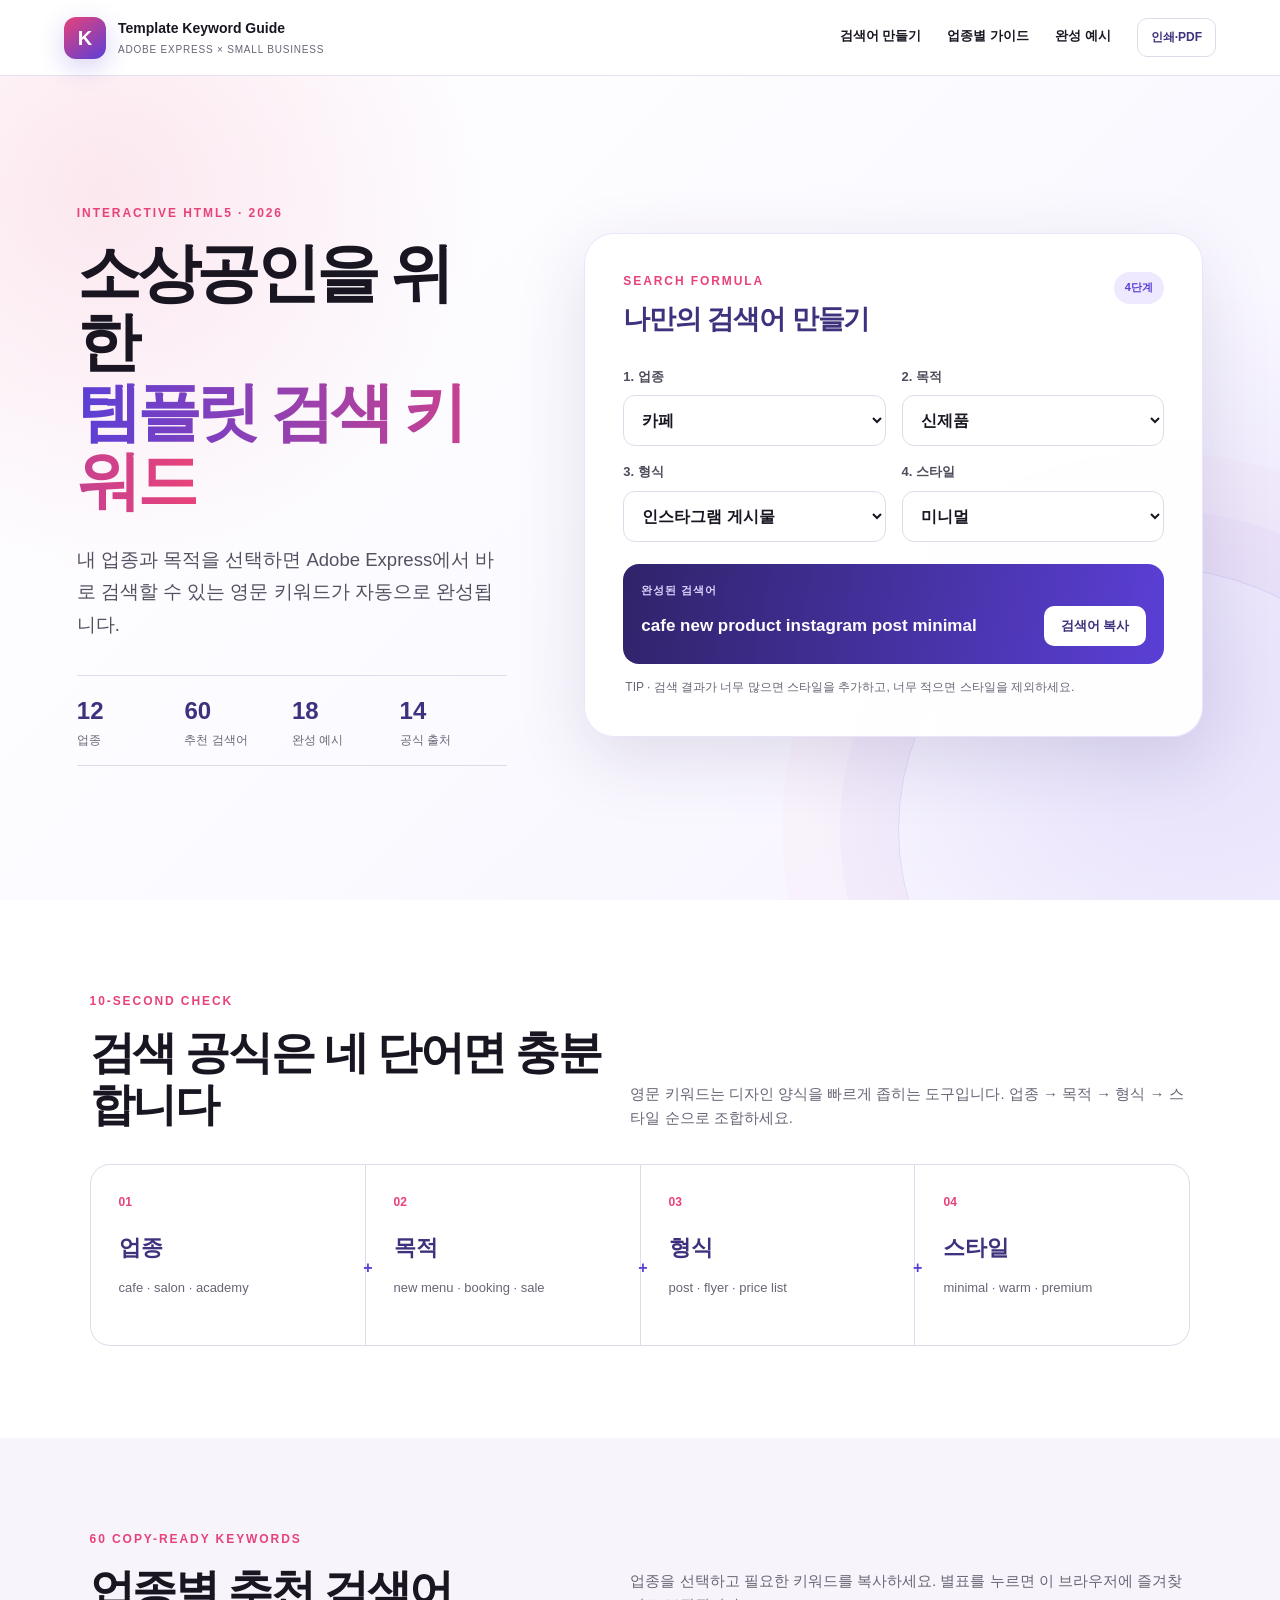
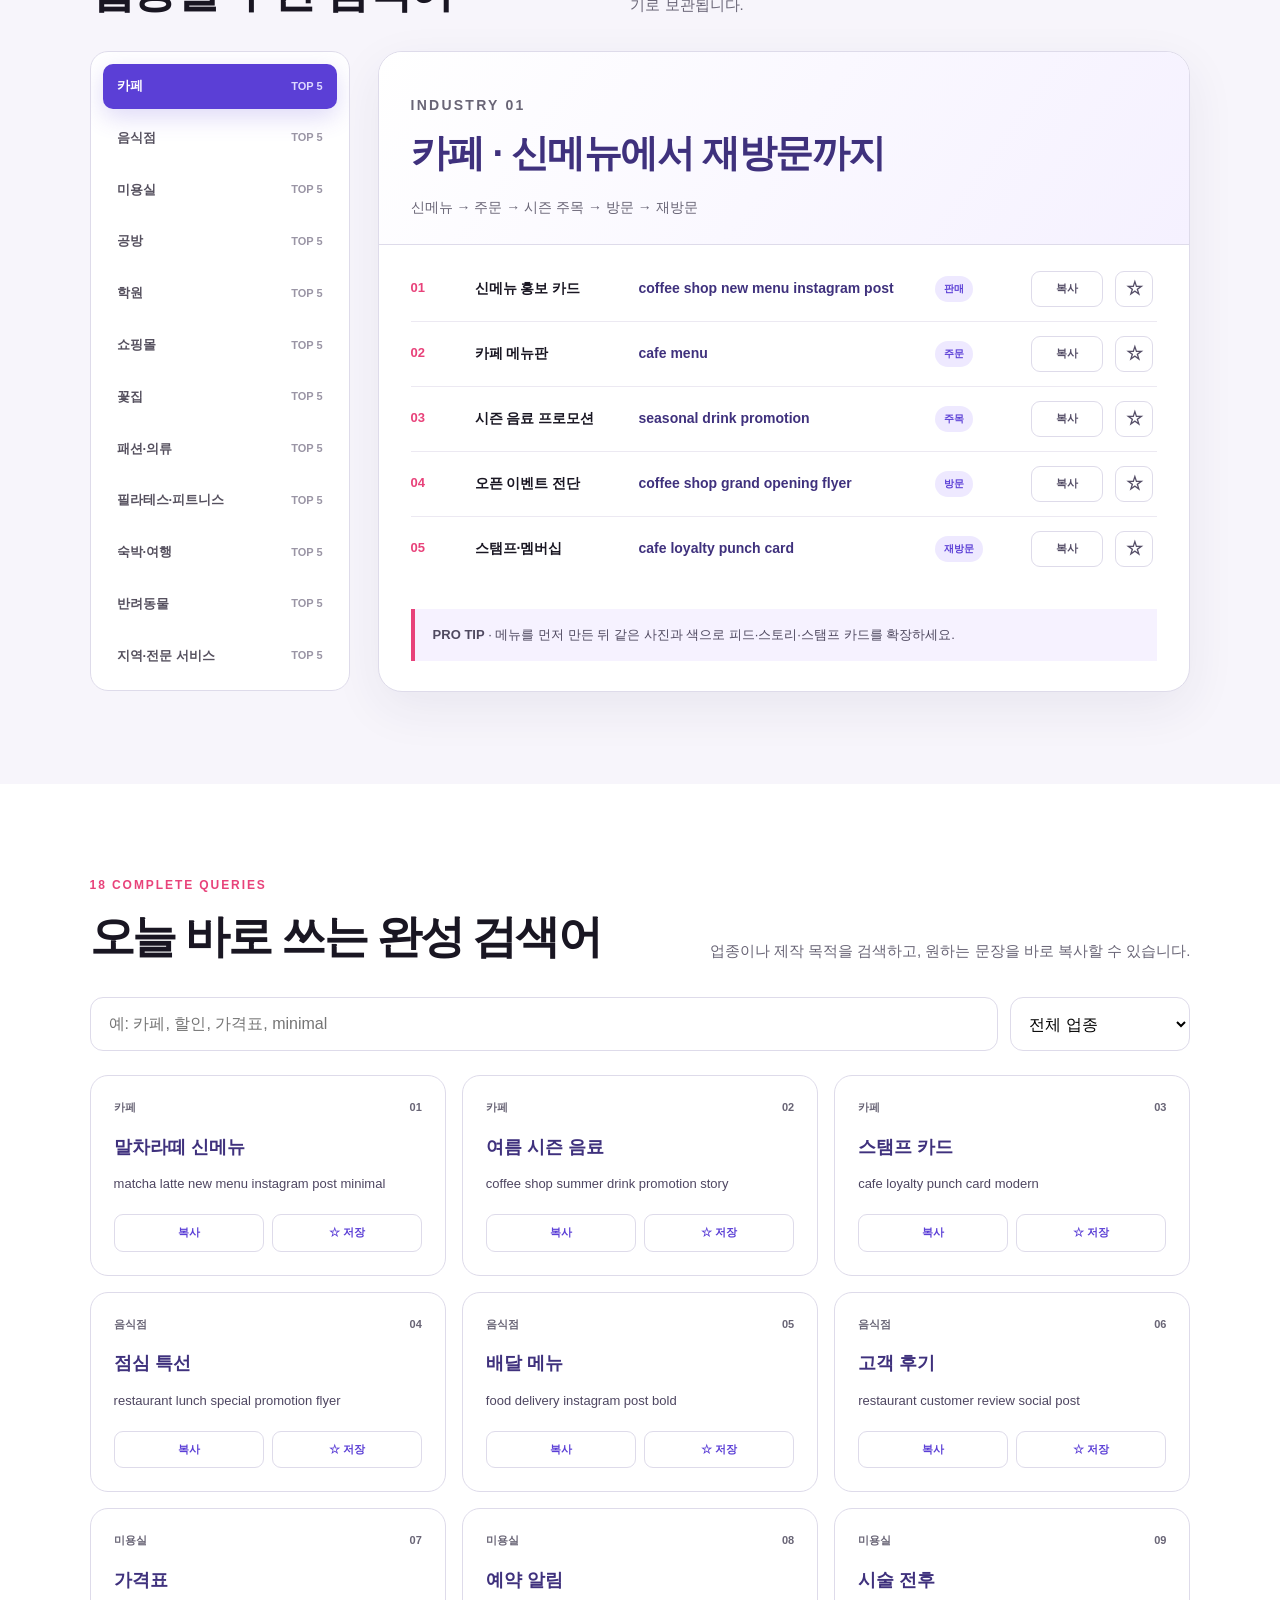
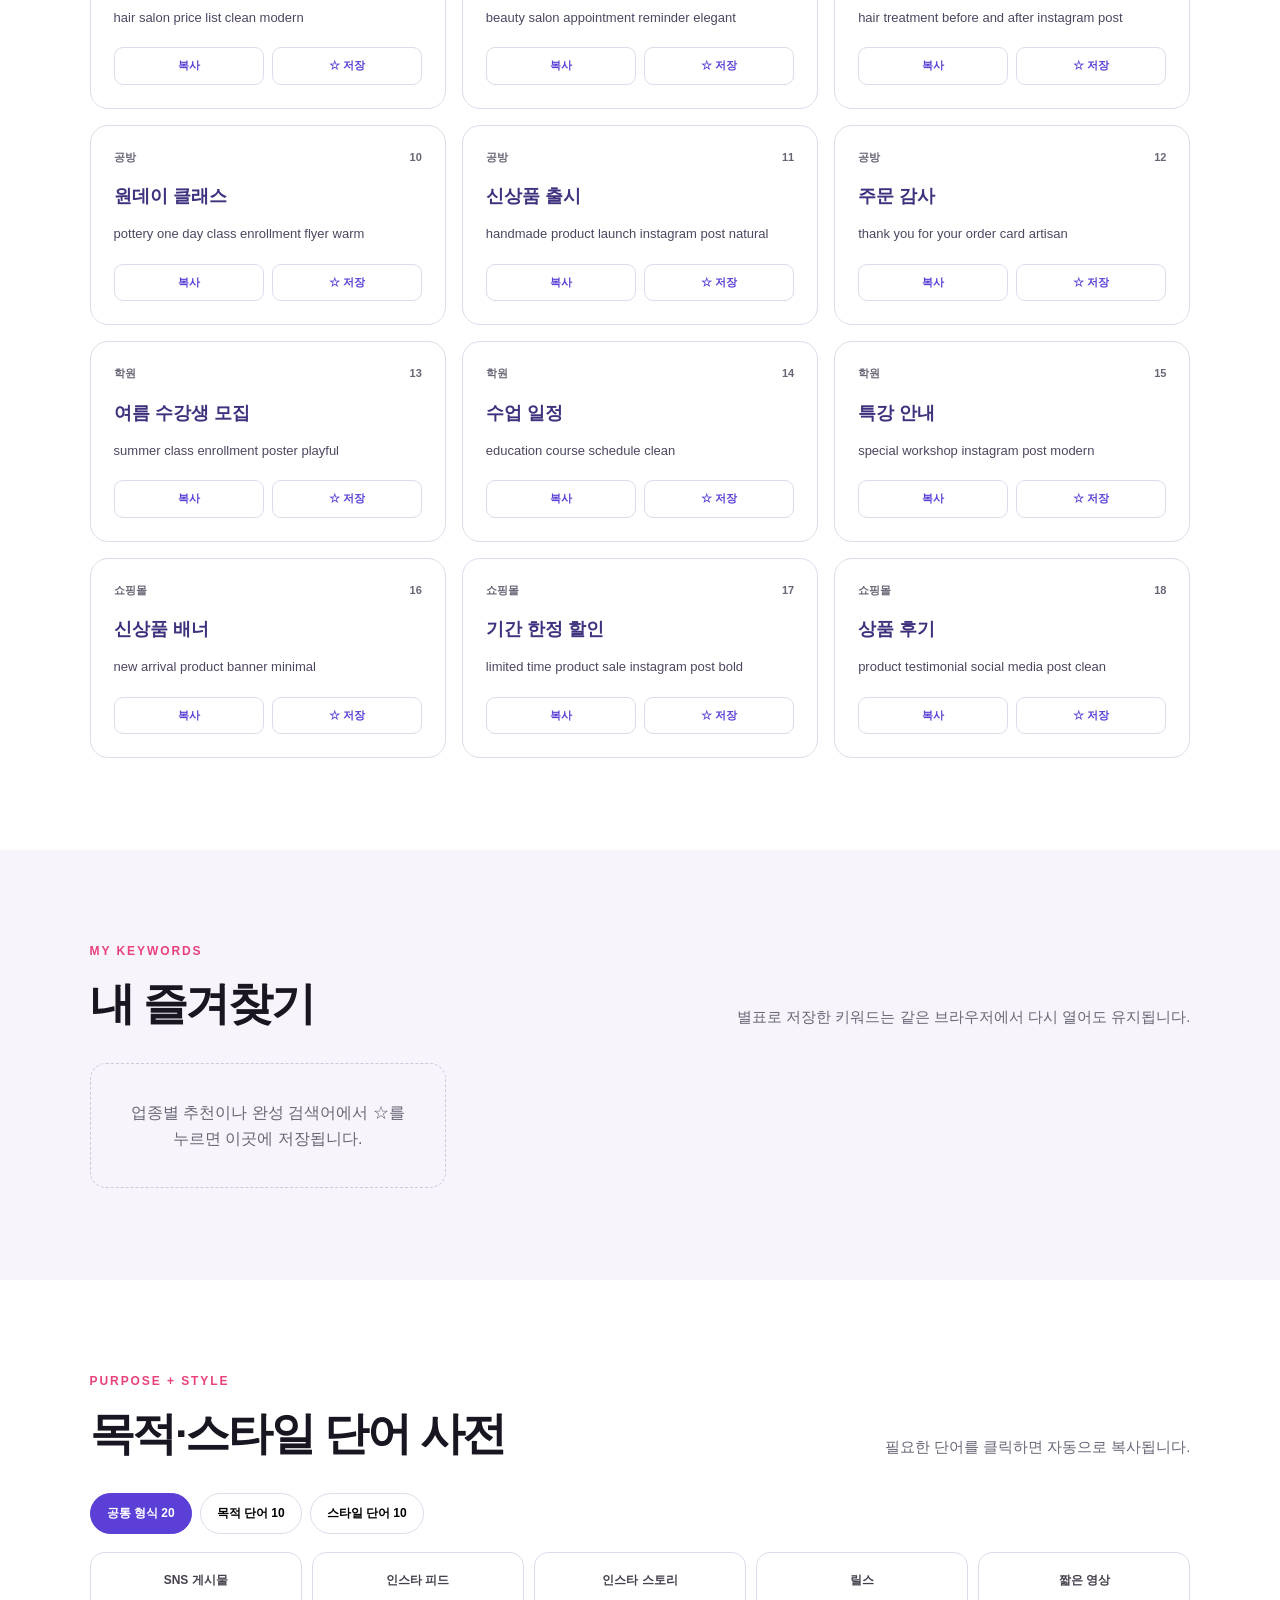
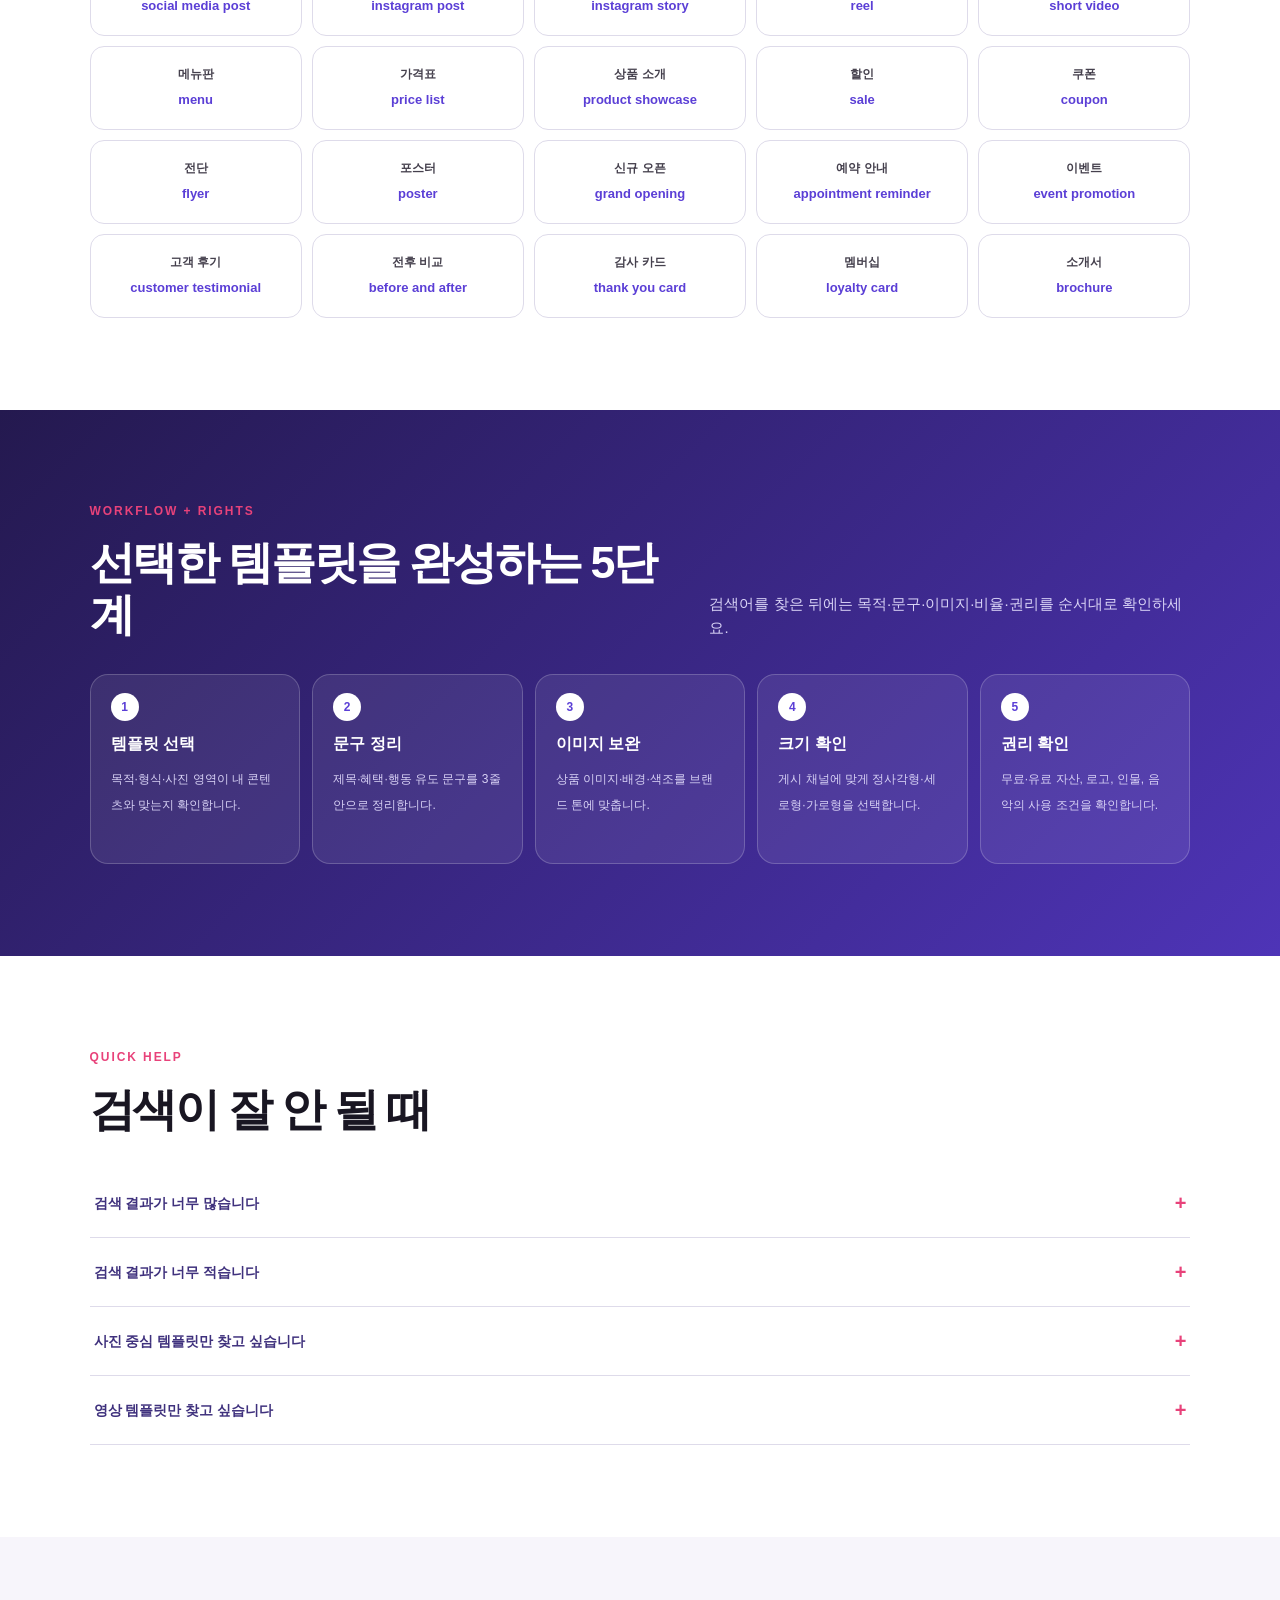
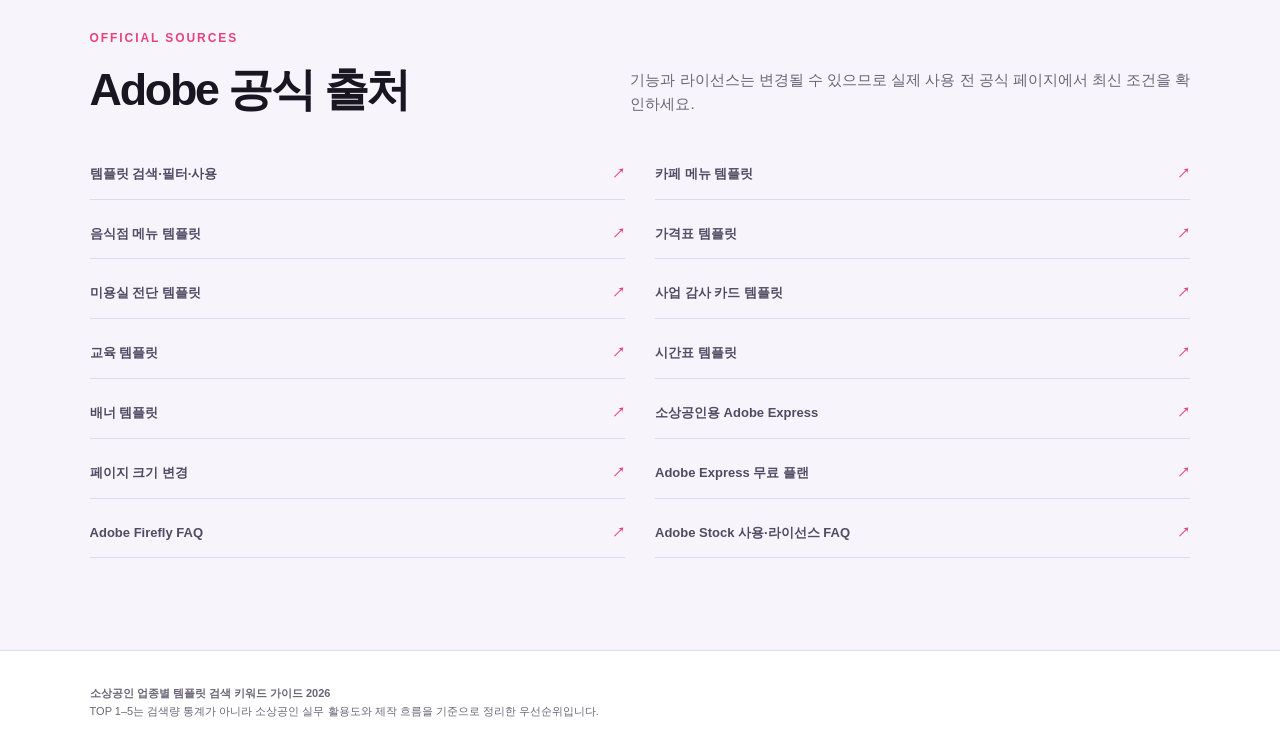
==== 소상공인_업종별_템플릿_검색키워드_인터랙티브_가이드_2026.html @ 6042f610 "Add files via upload" ====
<!doctype html>
<html lang="ko">
<head>
  <meta charset="utf-8">
  <meta name="viewport" content="width=device-width, initial-scale=1">
  <meta name="description" content="소상공인이 업종·목적·형식·스타일을 선택해 Adobe Express 템플릿 검색 키워드를 만드는 인터랙티브 가이드">
  <title>소상공인 업종별 템플릿 검색 키워드 가이드 2026</title>
  <style>
    :root {
      --ink:#191622; --muted:#696576; --line:#dedbea; --paper:#fff;
      --soft:#f7f5fb; --purple:#5b3fd6; --purple-dark:#3f317d;
      --purple-soft:#eee9ff; --magenta:#e8427a; --green:#16825d;
      --shadow:0 22px 70px rgba(53,41,104,.13);
    }
    * { box-sizing:border-box; }
    html { scroll-behavior:smooth; }
    body {
      margin:0; background:var(--paper); color:var(--ink);
      font-family:Arial,"Noto Sans KR","Apple SD Gothic Neo",sans-serif;
      line-height:1.6;
    }
    button,input,select { font:inherit; }
    button,a,select { -webkit-tap-highlight-color:transparent; }
    a { color:inherit; text-decoration:none; }
    button { cursor:pointer; }
    .skip-link { position:absolute; left:-9999px; }
    .skip-link:focus { left:16px; top:16px; z-index:100; padding:10px 14px; background:#fff; border:2px solid var(--purple); }
    .topbar {
      position:sticky; z-index:30; top:0; display:flex; min-height:76px;
      align-items:center; justify-content:space-between; padding:10px clamp(20px,5vw,76px);
      border-bottom:1px solid rgba(222,219,234,.76); background:rgba(255,255,255,.94);
      backdrop-filter:blur(16px);
    }
    .brand { display:flex; align-items:center; gap:12px; }
    .brand-mark {
      display:grid; width:42px; height:42px; place-items:center; border-radius:12px;
      background:linear-gradient(145deg,var(--magenta),var(--purple)); color:#fff;
      font-size:20px; font-weight:800; box-shadow:0 8px 26px rgba(91,63,214,.24);
    }
    .brand strong,.brand small { display:block; }
    .brand strong { font-size:14px; }
    .brand small { margin-top:2px; color:var(--muted); font-size:10px; letter-spacing:.08em; text-transform:uppercase; }
    nav { display:flex; gap:26px; align-items:center; font-size:13px; font-weight:700; }
    nav a { padding:9px 0; border-bottom:2px solid transparent; }
    nav a:hover,nav a:focus-visible { border-color:var(--magenta); color:var(--purple); }
    .utility-button {
      padding:9px 13px; border:1px solid var(--line); border-radius:10px;
      background:#fff; color:var(--purple-dark); font-size:12px; font-weight:800;
    }
    .hero {
      position:relative; display:grid; min-height:calc(100vh - 76px); align-items:center;
      grid-template-columns:minmax(0,.82fr) minmax(500px,1.18fr); gap:clamp(38px,6vw,90px);
      overflow:hidden; padding:62px clamp(22px,6vw,96px) 68px;
      background:
        radial-gradient(circle at 8% 14%,rgba(232,66,122,.12),transparent 28%),
        radial-gradient(circle at 92% 74%,rgba(91,63,214,.12),transparent 30%),
        linear-gradient(135deg,#fff 0%,#fbfaff 52%,#f6f2ff 100%);
    }
    .hero::after {
      position:absolute; right:-140px; bottom:-190px; width:520px; height:520px;
      border:1px solid rgba(91,63,214,.14); border-radius:50%;
      box-shadow:0 0 0 58px rgba(91,63,214,.03),0 0 0 116px rgba(232,66,122,.02);
      content:""; pointer-events:none;
    }
    .hero-copy,.builder-card { position:relative; z-index:1; }
    .eyebrow,.mini-label {
      margin:0 0 16px; color:var(--magenta); font-size:12px; font-weight:800; letter-spacing:.16em;
    }
    .hero h1 { margin:0; font-size:clamp(42px,5vw,74px); font-weight:800; letter-spacing:-.065em; line-height:1.08; }
    .hero h1 span {
      background:linear-gradient(90deg,var(--purple),var(--magenta)); background-clip:text; color:transparent;
    }
    .hero-lead { max-width:620px; margin:28px 0 34px; color:#555061; font-size:clamp(17px,1.45vw,21px); line-height:1.75; }
    .hero-stats { display:grid; max-width:560px; grid-template-columns:repeat(4,1fr); border-block:1px solid var(--line); }
    .hero-stats div { padding:16px 12px 15px 0; }
    .hero-stats strong,.hero-stats span { display:block; }
    .hero-stats strong { color:var(--purple-dark); font-size:24px; }
    .hero-stats span { color:var(--muted); font-size:12px; }
    .builder-card {
      padding:clamp(27px,3vw,42px); border:1px solid rgba(91,63,214,.13); border-radius:30px;
      background:rgba(255,255,255,.95); box-shadow:var(--shadow);
    }
    .builder-heading { display:flex; align-items:flex-start; justify-content:space-between; gap:16px; margin-bottom:26px; }
    .builder-heading h2 { margin:0; color:var(--purple-dark); font-size:clamp(24px,2.1vw,34px); letter-spacing:-.04em; }
    .builder-heading .mini-label { margin-bottom:6px; }
    .badge { flex:none; padding:7px 11px; border-radius:999px; background:var(--purple-soft); color:var(--purple); font-size:11px; font-weight:800; }
    .field-grid { display:grid; grid-template-columns:repeat(2,minmax(0,1fr)); gap:16px; }
    .field { display:grid; gap:8px; }
    .field span { color:#504b5b; font-size:13px; font-weight:800; }
    .field select {
      width:100%; min-height:51px; padding:0 40px 0 14px; border:1px solid var(--line);
      border-radius:12px; outline:none; background:#fff; color:var(--ink); font-weight:700;
    }
    .field select:focus,.search-input:focus { border-color:var(--purple); box-shadow:0 0 0 4px rgba(91,63,214,.1); }
    .result-box {
      display:grid; margin-top:22px; padding:18px; border-radius:16px;
      background:linear-gradient(100deg,#302369,var(--purple)); color:#fff;
      grid-template-columns:minmax(0,1fr) auto; gap:6px 15px;
    }
    .result-box span { grid-column:1/-1; color:#dcd5ff; font-size:11px; font-weight:800; letter-spacing:.09em; }
    .result-box strong { align-self:center; overflow-wrap:anywhere; font-size:17px; line-height:1.55; }
    .copy-button {
      min-width:102px; padding:10px 14px; border:0; border-radius:10px;
      background:#fff; color:var(--purple-dark); font-size:13px; font-weight:800;
    }
    .copy-button:hover,.copy-button:focus-visible { background:#f2efff; transform:translateY(-1px); }
    .builder-tip { margin:14px 2px 0; color:var(--muted); font-size:12px; }
    .section { padding:92px clamp(22px,7vw,112px); }
    .section.soft { background:var(--soft); }
    .section.dark {
      background:linear-gradient(135deg,#24194f,#4e34b7); color:#fff;
    }
    .section-head { display:flex; align-items:end; justify-content:space-between; gap:24px; margin-bottom:34px; }
    .section-head h2 { margin:4px 0 0; font-size:clamp(30px,3.5vw,50px); letter-spacing:-.05em; line-height:1.15; }
    .section-head p:not(.mini-label) { max-width:560px; margin:0; color:var(--muted); font-size:15px; }
    .dark .section-head p:not(.mini-label) { color:#d9d3f6; }
    .formula {
      display:grid; grid-template-columns:repeat(4,1fr); gap:1px; overflow:hidden;
      border:1px solid var(--line); border-radius:20px; background:var(--line);
    }
    .formula article { position:relative; min-height:180px; padding:28px; background:#fff; }
    .formula b { display:block; color:var(--magenta); font-size:12px; }
    .formula strong { display:block; margin:18px 0 8px; color:var(--purple-dark); font-size:22px; }
    .formula span { color:var(--muted); font-size:13px; }
    .formula article:not(:last-child)::after { position:absolute; right:-8px; top:50%; z-index:2; content:"+"; color:var(--purple); font-weight:800; }
    .workspace {
      display:grid; grid-template-columns:260px minmax(0,1fr); gap:28px;
    }
    .industry-tabs {
      display:flex; position:sticky; top:96px; align-self:start; flex-direction:column; gap:7px;
      max-height:calc(100vh - 120px); overflow:auto; padding:12px; border:1px solid var(--line);
      border-radius:18px; background:#fff;
    }
    .industry-tab {
      display:flex; align-items:center; justify-content:space-between; gap:10px; width:100%;
      padding:12px 14px; border:0; border-radius:10px; background:transparent; color:#56515f;
      text-align:left; font-size:13px; font-weight:800;
    }
    .industry-tab span { color:#9a95a5; font-size:11px; }
    .industry-tab:hover,.industry-tab:focus-visible { background:var(--soft); color:var(--purple); }
    .industry-tab.active { background:var(--purple); color:#fff; box-shadow:0 8px 24px rgba(91,63,214,.2); }
    .industry-tab.active span { color:#ddd7ff; }
    .industry-panel {
      overflow:hidden; border:1px solid var(--line); border-radius:24px; background:#fff; box-shadow:0 16px 50px rgba(47,38,81,.07);
    }
    .panel-intro { padding:30px 32px 25px; background:linear-gradient(125deg,#fff,#f5f1ff); border-bottom:1px solid var(--line); }
    .panel-intro .mini-label { margin-bottom:7px; }
    .panel-intro h3 { margin:0; color:var(--purple-dark); font-size:clamp(25px,3vw,38px); letter-spacing:-.04em; }
    .panel-intro p { margin:12px 0 0; color:var(--muted); font-size:14px; }
    .keyword-list { padding:12px 32px 28px; }
    .keyword-row {
      display:grid; grid-template-columns:52px minmax(150px,.8fr) minmax(260px,1.5fr) 84px 72px 42px;
      align-items:center; gap:12px; padding:14px 0; border-bottom:1px solid #ece9f2;
    }
    .keyword-row:last-child { border-bottom:0; }
    .rank { color:var(--magenta); font-size:13px; font-weight:800; }
    .deliverable { font-size:14px; font-weight:800; }
    .keyword { color:var(--purple-dark); font-size:14px; font-weight:800; overflow-wrap:anywhere; }
    .goal { justify-self:start; padding:5px 9px; border-radius:999px; background:var(--purple-soft); color:var(--purple); font-size:10px; font-weight:800; }
    .small-copy,.favorite {
      min-height:36px; border:1px solid var(--line); border-radius:9px; background:#fff; color:#544d66; font-size:11px; font-weight:800;
    }
    .small-copy:hover,.small-copy:focus-visible,.favorite:hover,.favorite:focus-visible { border-color:var(--purple); color:var(--purple); }
    .favorite { width:38px; font-size:17px; }
    .favorite.saved { border-color:#f2b8ca; background:#fff0f5; color:var(--magenta); }
    .panel-tip { margin:0 32px 30px; padding:16px 18px; border-left:4px solid var(--magenta); background:#f6f2ff; color:#4f4960; font-size:13px; }
    .search-bar { display:flex; gap:12px; margin-bottom:24px; }
    .search-input {
      flex:1; min-height:54px; padding:0 18px; border:1px solid var(--line); border-radius:13px; outline:none; background:#fff;
    }
    .filter-select { min-width:180px; padding:0 14px; border:1px solid var(--line); border-radius:13px; background:#fff; }
    .recipe-grid { display:grid; grid-template-columns:repeat(3,minmax(0,1fr)); gap:16px; }
    .recipe-card {
      display:flex; min-height:190px; flex-direction:column; justify-content:space-between;
      padding:23px; border:1px solid var(--line); border-radius:18px; background:#fff;
      transition:transform .18s ease,box-shadow .18s ease,border-color .18s ease;
    }
    .recipe-card:hover { transform:translateY(-3px); border-color:#cfc5fb; box-shadow:0 16px 36px rgba(72,52,145,.1); }
    .recipe-meta { display:flex; justify-content:space-between; color:var(--muted); font-size:11px; font-weight:800; }
    .recipe-card h3 { margin:16px 0 9px; color:var(--purple-dark); font-size:18px; }
    .recipe-card code { color:#4e4661; font-family:inherit; font-size:13px; line-height:1.65; overflow-wrap:anywhere; }
    .card-actions { display:flex; gap:8px; margin-top:18px; }
    .card-actions button { flex:1; padding:9px; border:1px solid var(--line); border-radius:9px; background:#fff; color:var(--purple); font-size:11px; font-weight:800; }
    .favorites-empty { padding:36px; border:1px dashed #cfc8dc; border-radius:16px; color:var(--muted); text-align:center; }
    .glossary-tabs { display:flex; gap:8px; margin-bottom:18px; }
    .glossary-tabs button { padding:10px 16px; border:1px solid var(--line); border-radius:999px; background:#fff; font-size:12px; font-weight:800; }
    .glossary-tabs button.active { border-color:var(--purple); background:var(--purple); color:#fff; }
    .glossary-grid { display:grid; grid-template-columns:repeat(5,1fr); gap:10px; }
    .glossary-item { padding:18px; border:1px solid var(--line); border-radius:14px; background:#fff; }
    .glossary-item b { display:block; color:#45404d; font-size:12px; }
    .glossary-item span { display:block; margin-top:6px; color:var(--purple); font-size:13px; font-weight:800; overflow-wrap:anywhere; }
    .checklist { display:grid; grid-template-columns:repeat(5,1fr); gap:12px; counter-reset:steps; }
    .check-item { position:relative; min-height:190px; padding:56px 20px 22px; border:1px solid rgba(255,255,255,.2); border-radius:18px; background:rgba(255,255,255,.08); }
    .check-item::before {
      position:absolute; top:18px; left:20px; display:grid; width:28px; height:28px; place-items:center;
      border-radius:50%; background:#fff; color:var(--purple); counter-increment:steps; content:counter(steps); font-size:12px; font-weight:800;
    }
    .check-item strong { display:block; margin-bottom:8px; }
    .check-item span { color:#d9d3f6; font-size:12px; }
    details { border-bottom:1px solid var(--line); }
    summary { display:flex; align-items:center; justify-content:space-between; padding:18px 4px; cursor:pointer; color:var(--purple-dark); font-size:14px; font-weight:800; }
    summary::after { content:"+"; color:var(--magenta); font-size:20px; }
    details[open] summary::after { content:"−"; }
    details p { margin:0 4px 18px; color:var(--muted); font-size:13px; }
    .source-list { display:grid; grid-template-columns:repeat(2,1fr); gap:10px 30px; }
    .source-list a { display:flex; align-items:center; justify-content:space-between; gap:14px; padding:14px 0; border-bottom:1px solid var(--line); color:#514a63; font-size:13px; font-weight:700; }
    .source-list a::after { content:"↗"; color:var(--magenta); }
    .source-list a:hover,.source-list a:focus-visible { color:var(--purple); }
    footer { padding:34px clamp(22px,7vw,112px); border-top:1px solid var(--line); color:var(--muted); font-size:11px; }
    .toast {
      position:fixed; z-index:100; right:24px; bottom:24px; padding:13px 18px; border-radius:12px;
      background:#211943; color:#fff; box-shadow:var(--shadow); opacity:0; transform:translateY(12px); pointer-events:none;
      transition:.2s ease;
    }
    .toast.show { opacity:1; transform:translateY(0); }
    .hide { display:none!important; }
    :focus-visible { outline:3px solid rgba(91,63,214,.26); outline-offset:3px; }
    @media (max-width:1050px) {
      .hero { min-height:auto; grid-template-columns:1fr; }
      .builder-card { max-width:820px; }
      .formula { grid-template-columns:repeat(2,1fr); }
      .workspace { grid-template-columns:1fr; }
      .industry-tabs { position:static; flex-direction:row; overflow:auto; border:0; padding:0 0 8px; }
      .industry-tab { flex:0 0 auto; width:auto; }
      .recipe-grid { grid-template-columns:repeat(2,1fr); }
      .glossary-grid { grid-template-columns:repeat(3,1fr); }
      .checklist { grid-template-columns:repeat(3,1fr); }
    }
    @media (max-width:720px) {
      .topbar { position:relative; }
      nav a { display:none; }
      nav .utility-button { display:block; }
      .hero { padding:52px 20px; gap:42px; }
      .hero h1 { font-size:clamp(39px,12vw,57px); }
      .hero-stats { grid-template-columns:repeat(2,1fr); }
      .field-grid,.source-list { grid-template-columns:1fr; }
      .builder-card { padding:24px 18px; border-radius:23px; }
      .result-box { grid-template-columns:1fr; }
      .section { padding:66px 20px; }
      .section-head { align-items:flex-start; flex-direction:column; }
      .formula,.recipe-grid,.glossary-grid,.checklist { grid-template-columns:1fr; }
      .formula article:not(:last-child)::after { display:none; }
      .panel-intro,.keyword-list { padding-inline:20px; }
      .keyword-row { grid-template-columns:35px minmax(0,1fr) 42px; gap:9px; }
      .keyword-row .deliverable { grid-column:2; }
      .keyword-row .keyword { grid-column:2; }
      .keyword-row .goal { display:none; }
      .keyword-row .small-copy { grid-column:3; grid-row:1/3; font-size:0; }
      .keyword-row .small-copy::after { content:"복사"; font-size:10px; }
      .favorite { grid-column:3; grid-row:2; }
      .panel-tip { margin-inline:20px; }
      .search-bar { flex-direction:column; }
      .filter-select { min-height:50px; }
    }
    @media print {
      .topbar,.builder-card,.search-bar,.glossary-tabs,.card-actions,.small-copy,.favorite,.toast { display:none!important; }
      .hero { min-height:auto; display:block; padding:40px; }
      .section { padding:40px; break-inside:avoid; }
      .industry-tabs { display:none; }
      .workspace { grid-template-columns:1fr; }
      .recipe-grid { grid-template-columns:repeat(2,1fr); }
    }
    @media (prefers-reduced-motion:reduce) { html { scroll-behavior:auto; } * { transition:none!important; } }
  </style>
</head>
<body>
  <a class="skip-link" href="#main">본문으로 이동</a>
  <header class="topbar">
    <a class="brand" href="#top" aria-label="처음으로 이동">
      <span class="brand-mark">K</span>
      <span><strong>Template Keyword Guide</strong><small>Adobe Express × Small Business</small></span>
    </a>
    <nav aria-label="주요 메뉴">
      <a href="#builder">검색어 만들기</a><a href="#industry-guide">업종별 가이드</a><a href="#recipes">완성 예시</a>
      <button class="utility-button" type="button" onclick="window.print()">인쇄·PDF</button>
    </nav>
  </header>

  <main id="main">
    <section class="hero" id="top">
      <div class="hero-copy">
        <p class="eyebrow">INTERACTIVE HTML5 · 2026</p>
        <h1>소상공인을 위한<br><span>템플릿 검색 키워드</span></h1>
        <p class="hero-lead">내 업종과 목적을 선택하면 Adobe Express에서 바로 검색할 수 있는 영문 키워드가 자동으로 완성됩니다.</p>
        <div class="hero-stats" aria-label="가이드 구성">
          <div><strong>12</strong><span>업종</span></div><div><strong>60</strong><span>추천 검색어</span></div>
          <div><strong>18</strong><span>완성 예시</span></div><div><strong>14</strong><span>공식 출처</span></div>
        </div>
      </div>
      <div class="builder-card" id="builder">
        <div class="builder-heading">
          <div><p class="mini-label">SEARCH FORMULA</p><h2>나만의 검색어 만들기</h2></div><span class="badge">4단계</span>
        </div>
        <div class="field-grid">
          <label class="field"><span>1. 업종</span><select id="industry-select"></select></label>
          <label class="field"><span>2. 목적</span><select id="purpose-select"></select></label>
          <label class="field"><span>3. 형식</span><select id="format-select"></select></label>
          <label class="field"><span>4. 스타일</span><select id="style-select"></select></label>
        </div>
        <div class="result-box" aria-live="polite">
          <span>완성된 검색어</span><strong id="query-output"></strong>
          <button class="copy-button" type="button" data-copy-target="query-output">검색어 복사</button>
        </div>
        <p class="builder-tip">TIP · 검색 결과가 너무 많으면 스타일을 추가하고, 너무 적으면 스타일을 제외하세요.</p>
      </div>
    </section>

    <section class="section" aria-labelledby="formula-title">
      <div class="section-head">
        <div><p class="mini-label">10-SECOND CHECK</p><h2 id="formula-title">검색 공식은 네 단어면 충분합니다</h2></div>
        <p>영문 키워드는 디자인 양식을 빠르게 좁히는 도구입니다. 업종 → 목적 → 형식 → 스타일 순으로 조합하세요.</p>
      </div>
      <div class="formula">
        <article><b>01</b><strong>업종</strong><span>cafe · salon · academy</span></article>
        <article><b>02</b><strong>목적</strong><span>new menu · booking · sale</span></article>
        <article><b>03</b><strong>형식</strong><span>post · flyer · price list</span></article>
        <article><b>04</b><strong>스타일</strong><span>minimal · warm · premium</span></article>
      </div>
    </section>

    <section class="section soft" id="industry-guide" aria-labelledby="industry-title">
      <div class="section-head">
        <div><p class="mini-label">60 COPY-READY KEYWORDS</p><h2 id="industry-title">업종별 추천 검색어</h2></div>
        <p>업종을 선택하고 필요한 키워드를 복사하세요. 별표를 누르면 이 브라우저에 즐겨찾기로 보관됩니다.</p>
      </div>
      <div class="workspace">
        <div class="industry-tabs" id="industry-tabs" role="tablist" aria-label="업종 선택"></div>
        <div class="industry-panel" id="industry-panel" role="tabpanel"></div>
      </div>
    </section>

    <section class="section" id="recipes" aria-labelledby="recipe-title">
      <div class="section-head">
        <div><p class="mini-label">18 COMPLETE QUERIES</p><h2 id="recipe-title">오늘 바로 쓰는 완성 검색어</h2></div>
        <p>업종이나 제작 목적을 검색하고, 원하는 문장을 바로 복사할 수 있습니다.</p>
      </div>
      <div class="search-bar">
        <input class="search-input" id="recipe-search" type="search" placeholder="예: 카페, 할인, 가격표, minimal" aria-label="완성 검색어 찾기">
        <select class="filter-select" id="recipe-filter" aria-label="업종별 필터">
          <option value="all">전체 업종</option>
        </select>
      </div>
      <div class="recipe-grid" id="recipe-grid"></div>
    </section>

    <section class="section soft" id="favorites" aria-labelledby="favorite-title">
      <div class="section-head">
        <div><p class="mini-label">MY KEYWORDS</p><h2 id="favorite-title">내 즐겨찾기</h2></div>
        <p>별표로 저장한 키워드는 같은 브라우저에서 다시 열어도 유지됩니다.</p>
      </div>
      <div class="recipe-grid" id="favorite-grid"></div>
    </section>

    <section class="section" aria-labelledby="glossary-title">
      <div class="section-head">
        <div><p class="mini-label">PURPOSE + STYLE</p><h2 id="glossary-title">목적·스타일 단어 사전</h2></div>
        <p>필요한 단어를 클릭하면 자동으로 복사됩니다.</p>
      </div>
      <div class="glossary-tabs" role="tablist">
        <button class="active" type="button" data-glossary="common">공통 형식 20</button>
        <button type="button" data-glossary="purpose">목적 단어 10</button>
        <button type="button" data-glossary="style">스타일 단어 10</button>
      </div>
      <div class="glossary-grid" id="glossary-grid"></div>
    </section>

    <section class="section dark" aria-labelledby="workflow-title">
      <div class="section-head">
        <div><p class="mini-label">WORKFLOW + RIGHTS</p><h2 id="workflow-title">선택한 템플릿을 완성하는 5단계</h2></div>
        <p>검색어를 찾은 뒤에는 목적·문구·이미지·비율·권리를 순서대로 확인하세요.</p>
      </div>
      <div class="checklist">
        <article class="check-item"><strong>템플릿 선택</strong><span>목적·형식·사진 영역이 내 콘텐츠와 맞는지 확인합니다.</span></article>
        <article class="check-item"><strong>문구 정리</strong><span>제목·혜택·행동 유도 문구를 3줄 안으로 정리합니다.</span></article>
        <article class="check-item"><strong>이미지 보완</strong><span>상품 이미지·배경·색조를 브랜드 톤에 맞춥니다.</span></article>
        <article class="check-item"><strong>크기 확인</strong><span>게시 채널에 맞게 정사각형·세로형·가로형을 선택합니다.</span></article>
        <article class="check-item"><strong>권리 확인</strong><span>무료·유료 자산, 로고, 인물, 음악의 사용 조건을 확인합니다.</span></article>
      </div>
    </section>

    <section class="section" aria-labelledby="faq-title">
      <div class="section-head"><div><p class="mini-label">QUICK HELP</p><h2 id="faq-title">검색이 잘 안 될 때</h2></div></div>
      <details><summary>검색 결과가 너무 많습니다</summary><p>형식 또는 목적을 하나 더 넣으세요. 예: cafe → cafe menu → cafe new menu instagram post.</p></details>
      <details><summary>검색 결과가 너무 적습니다</summary><p>마지막 스타일 단어를 빼고, 업종의 유사어를 바꿔보세요. 예: cafe ↔ coffee shop, salon ↔ beauty salon.</p></details>
      <details><summary>사진 중심 템플릿만 찾고 싶습니다</summary><p>검색어 끝에 photo, product, menu를 추가하면 사진 영역이 큰 결과를 찾는 데 도움이 됩니다.</p></details>
      <details><summary>영상 템플릿만 찾고 싶습니다</summary><p>reel, short video, promo video를 형식 단어로 사용하세요.</p></details>
    </section>

    <section class="section soft" id="sources" aria-labelledby="source-title">
      <div class="section-head">
        <div><p class="mini-label">OFFICIAL SOURCES</p><h2 id="source-title">Adobe 공식 출처</h2></div>
        <p>기능과 라이선스는 변경될 수 있으므로 실제 사용 전 공식 페이지에서 최신 조건을 확인하세요.</p>
      </div>
      <div class="source-list" id="source-list"></div>
    </section>
  </main>

  <footer>
    <strong>소상공인 업종별 템플릿 검색 키워드 가이드 2026</strong><br>
    TOP 1–5는 검색량 통계가 아니라 소상공인 실무 활용도와 제작 흐름을 기준으로 정리한 우선순위입니다.
  </footer>
  <div class="toast" id="toast" role="status" aria-live="polite">복사했습니다.</div>

  <script>
    const builderData = {
      industries:[["카페","cafe"],["음식점","restaurant"],["미용실","beauty salon"],["공방","handmade"],["학원","education"],["쇼핑몰","online shop"],["꽃집","flower shop"],["패션·의류","fashion"],["필라테스·피트니스","fitness"],["숙박·여행","hotel"],["반려동물","pet care"],["지역·전문 서비스","local business"]],
      purposes:[["신제품","new product"],["할인","sale"],["예약","appointment"],["모집","enrollment"],["신규 오픈","grand opening"],["후기","testimonial"],["감사","thank you"],["재방문","loyalty"],["기간 한정","limited time"],["조기 신청","early bird"]],
      formats:[["인스타그램 게시물","instagram post"],["인스타그램 스토리","instagram story"],["전단","flyer"],["포스터","poster"],["메뉴판","menu"],["가격표","price list"],["배너","banner"],["브로슈어","brochure"],["짧은 영상","short video"],["카드","card"]],
      styles:[["미니멀","minimal"],["현대적","modern"],["고급","premium"],["따뜻한","warm"],["자연스러운","natural"],["편집디자인","editorial"],["대담한","bold"],["경쾌한","playful"],["파스텔","pastel"],["소박한","rustic"]]
    };
    const industries = [
      {name:"카페",title:"신메뉴에서 재방문까지",flow:"신메뉴 → 주문 → 시즌 주목 → 방문 → 재방문",tip:"메뉴를 먼저 만든 뒤 같은 사진과 색으로 피드·스토리·스탬프 카드를 확장하세요.",rows:[["신메뉴 홍보 카드","coffee shop new menu instagram post","판매"],["카페 메뉴판","cafe menu","주문"],["시즌 음료 프로모션","seasonal drink promotion","주목"],["오픈 이벤트 전단","coffee shop grand opening flyer","방문"],["스탬프·멤버십","cafe loyalty punch card","재방문"]]},
      {name:"음식점",title:"메뉴 선택과 주문을 빠르게",flow:"주문 → 유입 → 방문 → 배달 주문 → 신뢰",tip:"대표 메뉴 사진을 중심에 두고 메뉴판 → SNS → 이벤트 순으로 변형하세요.",rows:[["음식점 메뉴판","restaurant menu","주문"],["대표 메뉴 SNS","food instagram post","유입"],["할인·이벤트 전단","restaurant promotion flyer","방문"],["배달 메뉴 홍보","food delivery instagram post","주문"],["고객 후기 카드","restaurant customer testimonial post","신뢰"]]},
      {name:"미용실",title:"가격·결과·예약을 한눈에",flow:"문의 감소 → 예약 → 결과 증명 → 신규 방문 → 재방문",tip:"가격표로 문의를 줄이고, 전후 비교 카드는 동일한 각도와 조명으로 정리하세요.",rows:[["가격표","beauty salon price list","문의"],["시술 프로모션","hair salon promotion instagram post","예약"],["전후 비교 카드","beauty before and after instagram post","신뢰"],["신규 오픈 전단","beauty salon grand opening flyer","방문"],["예약 안내 카드","salon appointment reminder card","재방문"]]},
      {name:"공방",title:"클래스 모집과 상품 판매를 분리",flow:"모집 → 판매 → 방문 → 브랜드 → 재구매",tip:"클래스 모집과 상품 판매를 따로 검색하면 목적에 맞는 구성을 더 빨리 찾을 수 있습니다.",rows:[["클래스 모집","pottery class flyer","모집"],["핸드메이드 상품 홍보","handmade product instagram post","판매"],["플리마켓 포스터","handmade market poster","방문"],["브랜드 소개 카드","handmade brand story instagram post","브랜딩"],["주문 감사 카드","thank you for your order card handmade","재구매"]]},
      {name:"학원",title:"모집과 운영 정보를 명확하게",flow:"모집 → 강좌 안내 → 일정 → 신청 → 신뢰",tip:"모집·일정·특강을 각각 검색한 뒤 같은 색과 제목 체계로 묶으세요.",rows:[["수강생 모집","class enrollment poster","모집"],["강좌 안내 전단","education course flyer","안내"],["수업 일정표","class schedule","운영"],["특강 SNS 카드","workshop instagram post","신청"],["학원 소개 브로슈어","education brochure","신뢰"]]},
      {name:"쇼핑몰",title:"상품 발견에서 재구매까지",flow:"판매 → 주목 → 전환 → 신뢰 → 재구매",tip:"상품 출시 → 할인 → 후기 → 쿠폰의 흐름으로 하나의 캠페인 세트를 만드세요.",rows:[["상품 할인 카드","product sale instagram post","판매"],["신상품 출시","product launch instagram post","주목"],["상세페이지 배너","ecommerce product banner","전환"],["고객 후기 카드","product testimonial instagram post","신뢰"],["감사·쿠폰 카드","thank you for your order coupon card","재구매"]]},
      {name:"꽃집",title:"행사와 계절 수요를 빠르게",flow:"홍보 → 가격 → 클래스 → 배송 → 오픈",tip:"꽃다발·클래스·배송처럼 구매 상황을 먼저 정하면 결과를 빠르게 좁힐 수 있습니다.",rows:[["꽃집 프로모션","flower shop promotion instagram post","홍보"],["꽃다발 가격표","bouquet price list","판매"],["플라워 클래스","flower workshop flyer","모집"],["꽃 배송 안내","flower delivery social media post","주문"],["신규 오픈","flower shop grand opening flyer","방문"]]},
      {name:"패션·의류",title:"신상품과 스타일 제안을 분리",flow:"할인 → 신상품 → 방문 → 판매 → 스타일",tip:"상품 배너와 스타일 가이드를 분리하면 판매용과 브랜딩용 결과를 구분할 수 있습니다.",rows:[["시즌 할인","fashion sale instagram post","판매"],["신규 컬렉션","new collection lookbook","주목"],["매장 프로모션","clothing store promotion flyer","방문"],["상품 배너","fashion product banner","전환"],["스타일 가이드","style guide social media post","브랜딩"]]},
      {name:"필라테스·피트니스",title:"클래스·멤버십·후기를 연결",flow:"홍보 → 멤버십 → 일정 → 후기 → 참여",tip:"수업 모집과 멤버십 판매를 분리하고 후기 카드로 신뢰를 보완하세요.",rows:[["수업 프로모션","pilates class promotion","홍보"],["멤버십 전단","fitness membership flyer","판매"],["수업 시간표","fitness class schedule","운영"],["고객 후기","client testimonial fitness post","신뢰"],["웰니스 챌린지","wellness challenge instagram post","참여"]]},
      {name:"숙박·여행",title:"가격·후기·지역 정보를 한 번에",flow:"홍보 → 가격 → 패키지 → 후기 → 안내",tip:"객실 판매 자료와 지역 가이드를 나누면 예약 전후 고객 경험을 연결할 수 있습니다.",rows:[["호텔 프로모션","hotel promotion instagram post","홍보"],["객실 가격표","room rate price list","판매"],["여행 패키지","travel package flyer","예약"],["고객 후기","guest review testimonial post","신뢰"],["지역 여행 가이드","local travel guide brochure","안내"]]},
      {name:"반려동물",title:"서비스 가격과 예약을 명확하게",flow:"가격 → 홍보 → 서비스 → 정보 → 예약",tip:"미용·돌봄·예약을 각각 검색하면 전문 서비스별 자료를 쉽게 만들 수 있습니다.",rows:[["미용 가격표","pet grooming price list","가격"],["펫숍 프로모션","pet shop promotion instagram post","홍보"],["돌봄 서비스","pet care service flyer","판매"],["반려동물 팁","pet care tips instagram post","정보"],["예약 안내","pet appointment reminder","예약"]]},
      {name:"지역·전문 서비스",title:"가격·예약·신뢰를 중심으로",flow:"홍보 → 가격 → 예약 → 후기 → 소개",tip:"업종이 세부적일수록 서비스명과 지역명을 추가해 결과를 좁히세요.",rows:[["지역 사업 전단","local business flyer","홍보"],["서비스 가격표","service price list","가격"],["예약 알림","appointment reminder card","예약"],["고객 후기","client testimonial social post","신뢰"],["사업 소개서","small business brochure","소개"]]}
    ];
    const recipes = [
      ["카페","말차라떼 신메뉴","matcha latte new menu instagram post minimal"],["카페","여름 시즌 음료","coffee shop summer drink promotion story"],["카페","스탬프 카드","cafe loyalty punch card modern"],
      ["음식점","점심 특선","restaurant lunch special promotion flyer"],["음식점","배달 메뉴","food delivery instagram post bold"],["음식점","고객 후기","restaurant customer review social post"],
      ["미용실","가격표","hair salon price list clean modern"],["미용실","예약 알림","beauty salon appointment reminder elegant"],["미용실","시술 전후","hair treatment before and after instagram post"],
      ["공방","원데이 클래스","pottery one day class enrollment flyer warm"],["공방","신상품 출시","handmade product launch instagram post natural"],["공방","주문 감사","thank you for your order card artisan"],
      ["학원","여름 수강생 모집","summer class enrollment poster playful"],["학원","수업 일정","education course schedule clean"],["학원","특강 안내","special workshop instagram post modern"],
      ["쇼핑몰","신상품 배너","new arrival product banner minimal"],["쇼핑몰","기간 한정 할인","limited time product sale instagram post bold"],["쇼핑몰","상품 후기","product testimonial social media post clean"]
    ];
    const glossary = {
      common:[["SNS 게시물","social media post"],["인스타 피드","instagram post"],["인스타 스토리","instagram story"],["릴스","reel"],["짧은 영상","short video"],["메뉴판","menu"],["가격표","price list"],["상품 소개","product showcase"],["할인","sale"],["쿠폰","coupon"],["전단","flyer"],["포스터","poster"],["신규 오픈","grand opening"],["예약 안내","appointment reminder"],["이벤트","event promotion"],["고객 후기","customer testimonial"],["전후 비교","before and after"],["감사 카드","thank you card"],["멤버십","loyalty card"],["소개서","brochure"]],
      purpose:[["신제품","new product / product launch"],["할인","sale / discount"],["예약","appointment / booking"],["모집","enrollment / registration"],["오픈","grand opening"],["후기","testimonial / review"],["감사","thank you"],["재방문","loyalty / membership"],["기간 한정","limited time"],["조기 신청","early bird"]],
      style:[["미니멀","minimal / clean"],["현대적","modern"],["고급","luxury / premium"],["따뜻한","warm / cozy"],["자연스러운","natural / organic"],["편집디자인","editorial"],["대담한","bold"],["경쾌한","playful"],["파스텔","pastel"],["소박한","rustic"]]
    };
    const sources = [
      ["템플릿 검색·필터·사용","https://helpx.adobe.com/express/web/create-with-templates/templates-in-adobe-express.html"],["카페 메뉴 템플릿","https://www.adobe.com/express/templates/menu/cafe"],["음식점 메뉴 템플릿","https://www.adobe.com/express/templates/menu/restaurant"],["가격표 템플릿","https://www.adobe.com/express/templates/list/price"],["미용실 전단 템플릿","https://www.adobe.com/express/templates/flyer/salon"],["사업 감사 카드 템플릿","https://www.adobe.com/express/templates/card/thank-you-for-your-business"],["교육 템플릿","https://www.adobe.com/express/collections/education"],["시간표 템플릿","https://www.adobe.com/express/templates/schedule/timetable"],["배너 템플릿","https://www.adobe.com/express/templates/banner"],["소상공인용 Adobe Express","https://www.adobe.com/express/solutions/small-business"],["페이지 크기 변경","https://helpx.adobe.com/express/web/arrange-layers-and-pages/change-page-size.html"],["Adobe Express 무료 플랜","https://helpx.adobe.com/express/web/adobe-express-subscription/free.html"],["Adobe Firefly FAQ","https://helpx.adobe.com/firefly/web/get-started/learn-the-basics/adobe-firefly-faq.html"],["Adobe Stock 사용·라이선스 FAQ","https://helpx.adobe.com/stock/help/usage-licensing.html"]
    ];
    let activeIndustry = 0;
    let favorites = [];
    try { favorites = JSON.parse(localStorage.getItem("template-keyword-favorites") || "[]"); } catch(e) { favorites = []; }
    const byId = id => document.getElementById(id);
    function escapeHTML(value) { return String(value).replace(/[&<>"']/g, c => ({"&":"&amp;","<":"&lt;",">":"&gt;",'"':"&quot;","'":"&#039;"}[c])); }
    function toast(message) {
      const el=byId("toast"); el.textContent=message; el.classList.add("show");
      clearTimeout(window.toastTimer); window.toastTimer=setTimeout(()=>el.classList.remove("show"),1500);
    }
    async function copyText(text) {
      try { await navigator.clipboard.writeText(text); }
      catch(e) { const t=document.createElement("textarea"); t.value=text; document.body.appendChild(t); t.select(); document.execCommand("copy"); t.remove(); }
      toast("검색어를 복사했습니다.");
    }
    function fillSelect(id, data) {
      byId(id).innerHTML=data.map(([label,value])=>`<option value="${escapeHTML(value)}">${escapeHTML(label)}</option>`).join("");
    }
    function updateBuilder() {
      byId("query-output").textContent=["industry-select","purpose-select","format-select","style-select"].map(id=>byId(id).value).join(" ");
    }
    function renderIndustryTabs() {
      byId("industry-tabs").innerHTML=industries.map((item,index)=>`<button type="button" role="tab" aria-selected="${index===activeIndustry}" class="industry-tab ${index===activeIndustry?"active":""}" data-industry="${index}">${escapeHTML(item.name)}<span>TOP 5</span></button>`).join("");
    }
    function isSaved(keyword) { return favorites.includes(keyword); }
    function renderIndustry() {
      const item=industries[activeIndustry];
      byId("industry-panel").innerHTML=`
        <div class="panel-intro"><p class="mini-label">INDUSTRY ${String(activeIndustry+1).padStart(2,"0")}</p><h3>${escapeHTML(item.name)} · ${escapeHTML(item.title)}</h3><p>${escapeHTML(item.flow)}</p></div>
        <div class="keyword-list">${item.rows.map((row,index)=>`
          <div class="keyword-row">
            <span class="rank">0${index+1}</span><span class="deliverable">${escapeHTML(row[0])}</span>
            <span class="keyword">${escapeHTML(row[1])}</span><span class="goal">${escapeHTML(row[2])}</span>
            <button class="small-copy" type="button" data-copy="${escapeHTML(row[1])}">복사</button>
            <button class="favorite ${isSaved(row[1])?"saved":""}" type="button" data-favorite="${escapeHTML(row[1])}" aria-label="${isSaved(row[1])?"즐겨찾기 해제":"즐겨찾기 추가"}">${isSaved(row[1])?"★":"☆"}</button>
          </div>`).join("")}</div>
        <p class="panel-tip"><strong>PRO TIP</strong> · ${escapeHTML(item.tip)}</p>`;
    }
    function saveFavorites() {
      localStorage.setItem("template-keyword-favorites",JSON.stringify(favorites));
      renderIndustry(); renderFavorites();
    }
    function renderRecipes() {
      const term=byId("recipe-search").value.trim().toLowerCase(), filter=byId("recipe-filter").value;
      const filtered=recipes.filter(row=>(filter==="all"||row[0]===filter)&&row.join(" ").toLowerCase().includes(term));
      byId("recipe-grid").innerHTML=filtered.length?filtered.map((row,index)=>`
        <article class="recipe-card"><div><div class="recipe-meta"><span>${escapeHTML(row[0])}</span><span>${String(index+1).padStart(2,"0")}</span></div><h3>${escapeHTML(row[1])}</h3><code>${escapeHTML(row[2])}</code></div>
        <div class="card-actions"><button type="button" data-copy="${escapeHTML(row[2])}">복사</button><button type="button" data-favorite="${escapeHTML(row[2])}">${isSaved(row[2])?"★ 저장됨":"☆ 저장"}</button></div></article>`).join(""):`<div class="favorites-empty">조건에 맞는 검색어가 없습니다.</div>`;
    }
    function renderFavorites() {
      byId("favorite-grid").innerHTML=favorites.length?favorites.map((word,index)=>`
        <article class="recipe-card"><div><div class="recipe-meta"><span>저장한 키워드</span><span>${String(index+1).padStart(2,"0")}</span></div><h3>내 검색어</h3><code>${escapeHTML(word)}</code></div>
        <div class="card-actions"><button type="button" data-copy="${escapeHTML(word)}">복사</button><button type="button" data-favorite="${escapeHTML(word)}">★ 삭제</button></div></article>`).join(""):`<div class="favorites-empty">업종별 추천이나 완성 검색어에서 ☆를 누르면 이곳에 저장됩니다.</div>`;
    }
    function renderGlossary(type) {
      byId("glossary-grid").innerHTML=glossary[type].map(row=>`<button class="glossary-item" type="button" data-copy="${escapeHTML(row[1])}"><b>${escapeHTML(row[0])}</b><span>${escapeHTML(row[1])}</span></button>`).join("");
    }
    function init() {
      fillSelect("industry-select",builderData.industries); fillSelect("purpose-select",builderData.purposes);
      fillSelect("format-select",builderData.formats); fillSelect("style-select",builderData.styles);
      ["industry-select","purpose-select","format-select","style-select"].forEach(id=>byId(id).addEventListener("change",updateBuilder));
      updateBuilder(); renderIndustryTabs(); renderIndustry();
      [...new Set(recipes.map(row=>row[0]))].forEach(name=>byId("recipe-filter").insertAdjacentHTML("beforeend",`<option value="${escapeHTML(name)}">${escapeHTML(name)}</option>`));
      byId("recipe-search").addEventListener("input",renderRecipes); byId("recipe-filter").addEventListener("change",renderRecipes);
      renderRecipes(); renderFavorites(); renderGlossary("common");
      byId("source-list").innerHTML=sources.map(row=>`<a href="${row[1]}" target="_blank" rel="noopener noreferrer">${escapeHTML(row[0])}</a>`).join("");
      document.addEventListener("click",event=>{
        const copy=event.target.closest("[data-copy]"); if(copy) copyText(copy.dataset.copy);
        const target=event.target.closest("[data-copy-target]"); if(target) copyText(byId(target.dataset.copyTarget).textContent.trim());
        const fav=event.target.closest("[data-favorite]"); if(fav){ const word=fav.dataset.favorite; favorites=isSaved(word)?favorites.filter(x=>x!==word):[...favorites,word]; saveFavorites(); renderRecipes(); toast(isSaved(word)?"즐겨찾기에 저장했습니다.":"즐겨찾기에서 삭제했습니다."); }
        const tab=event.target.closest("[data-industry]"); if(tab){ activeIndustry=Number(tab.dataset.industry); renderIndustryTabs(); renderIndustry(); }
        const glossaryTab=event.target.closest("[data-glossary]"); if(glossaryTab){ document.querySelectorAll("[data-glossary]").forEach(el=>el.classList.toggle("active",el===glossaryTab)); renderGlossary(glossaryTab.dataset.glossary); }
      });
    }
    init();
  </script>
</body>
</html>
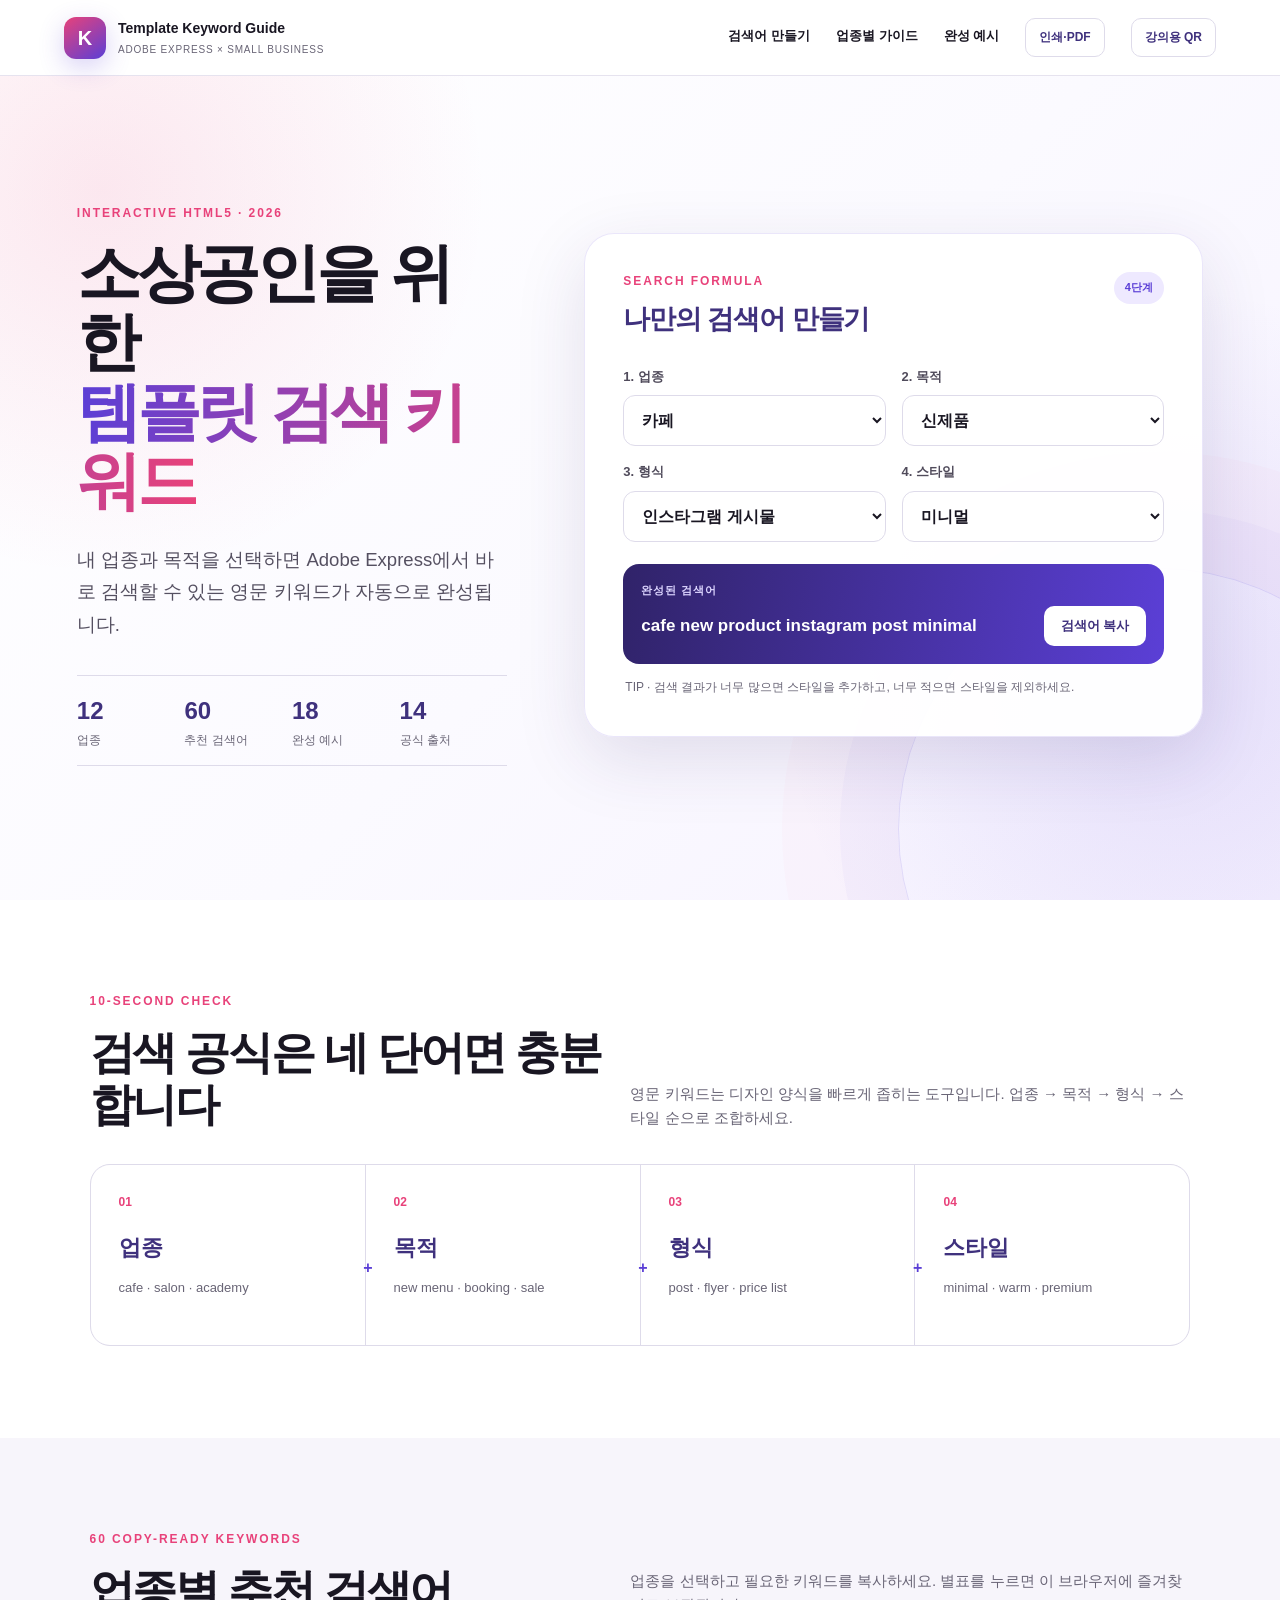
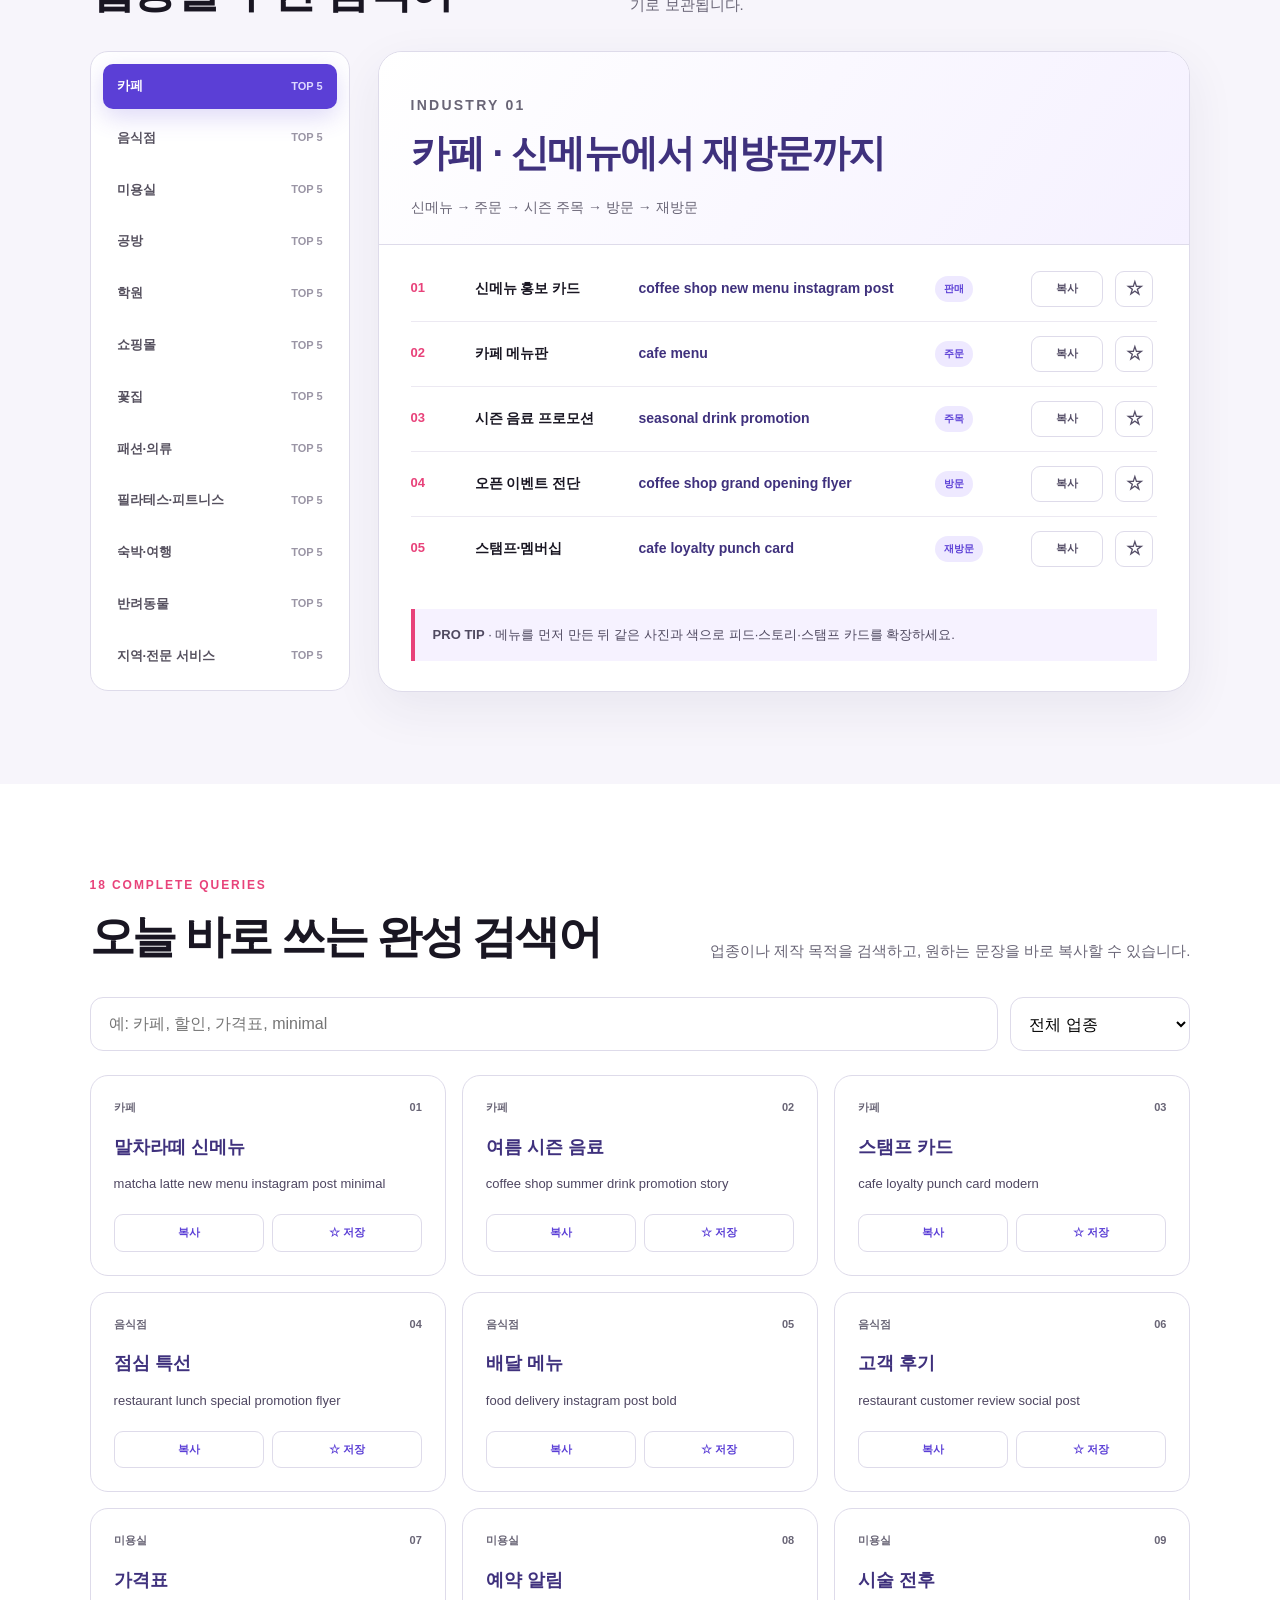
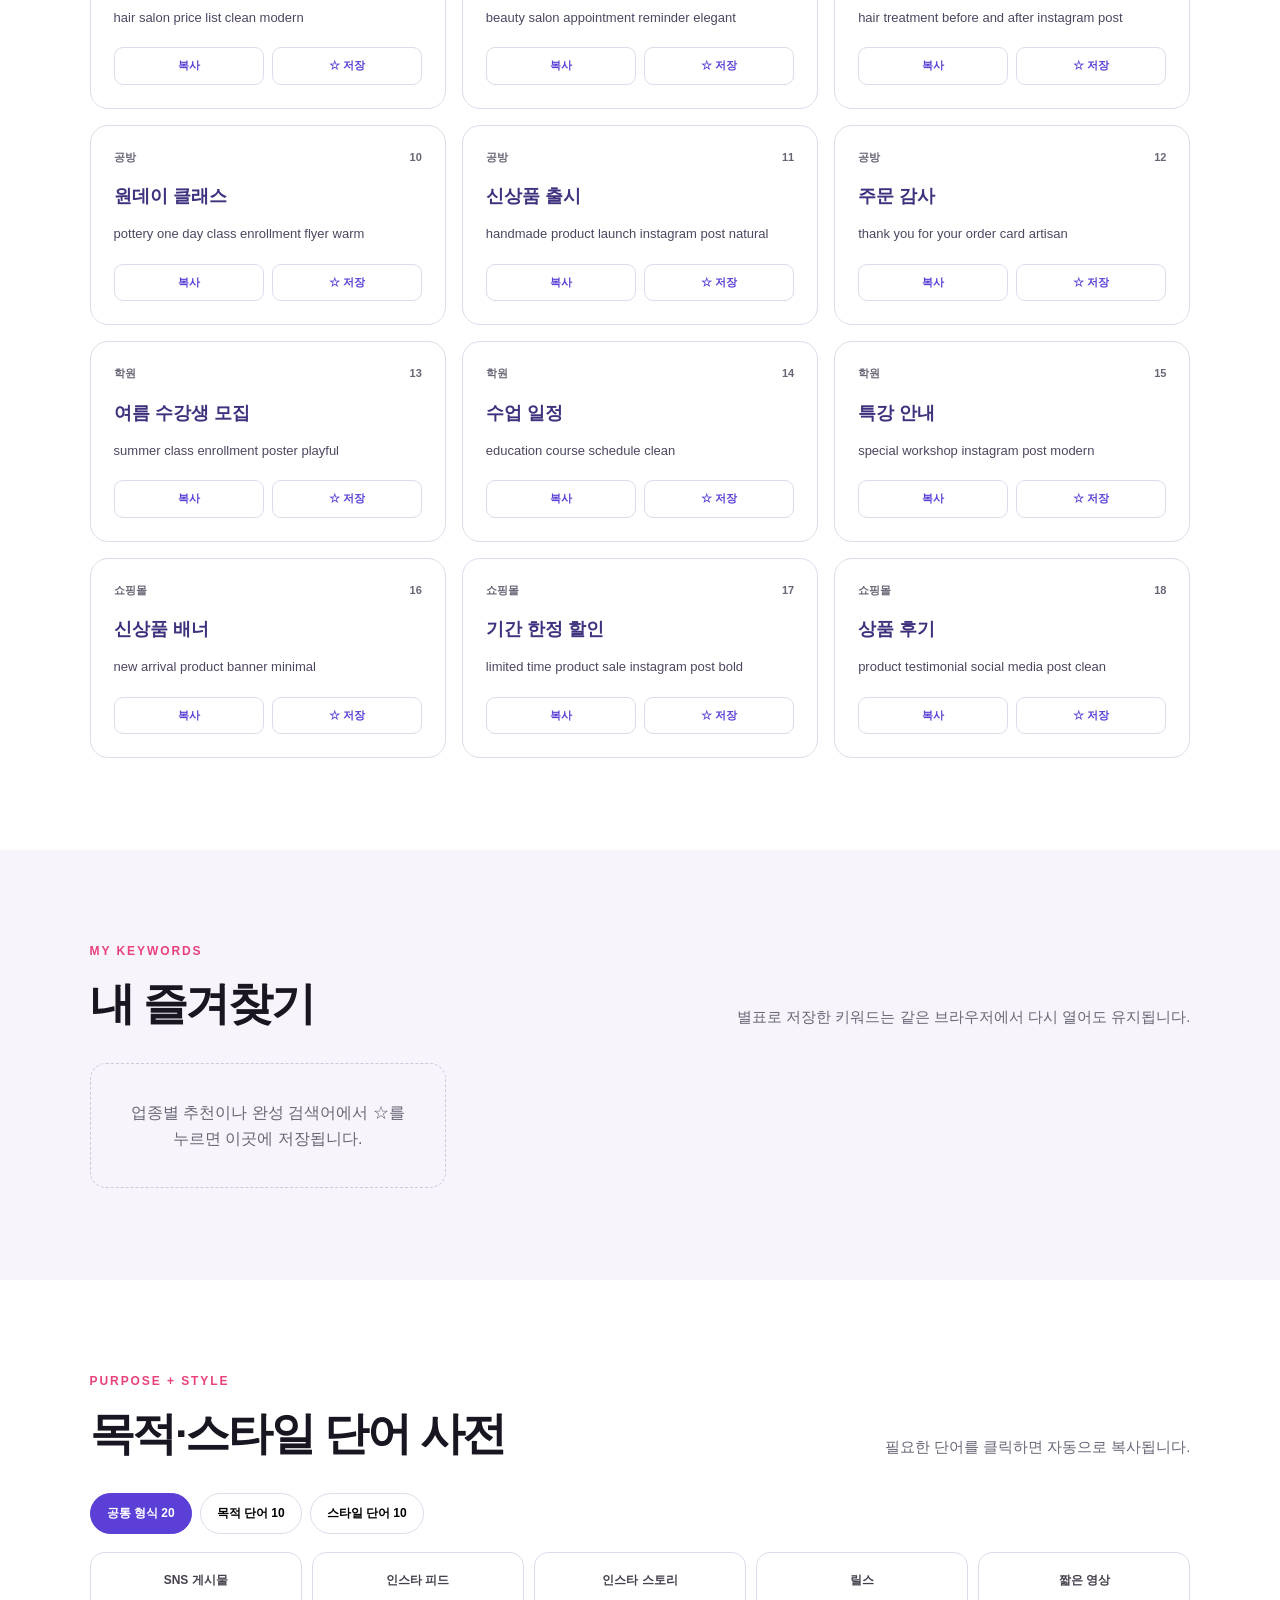
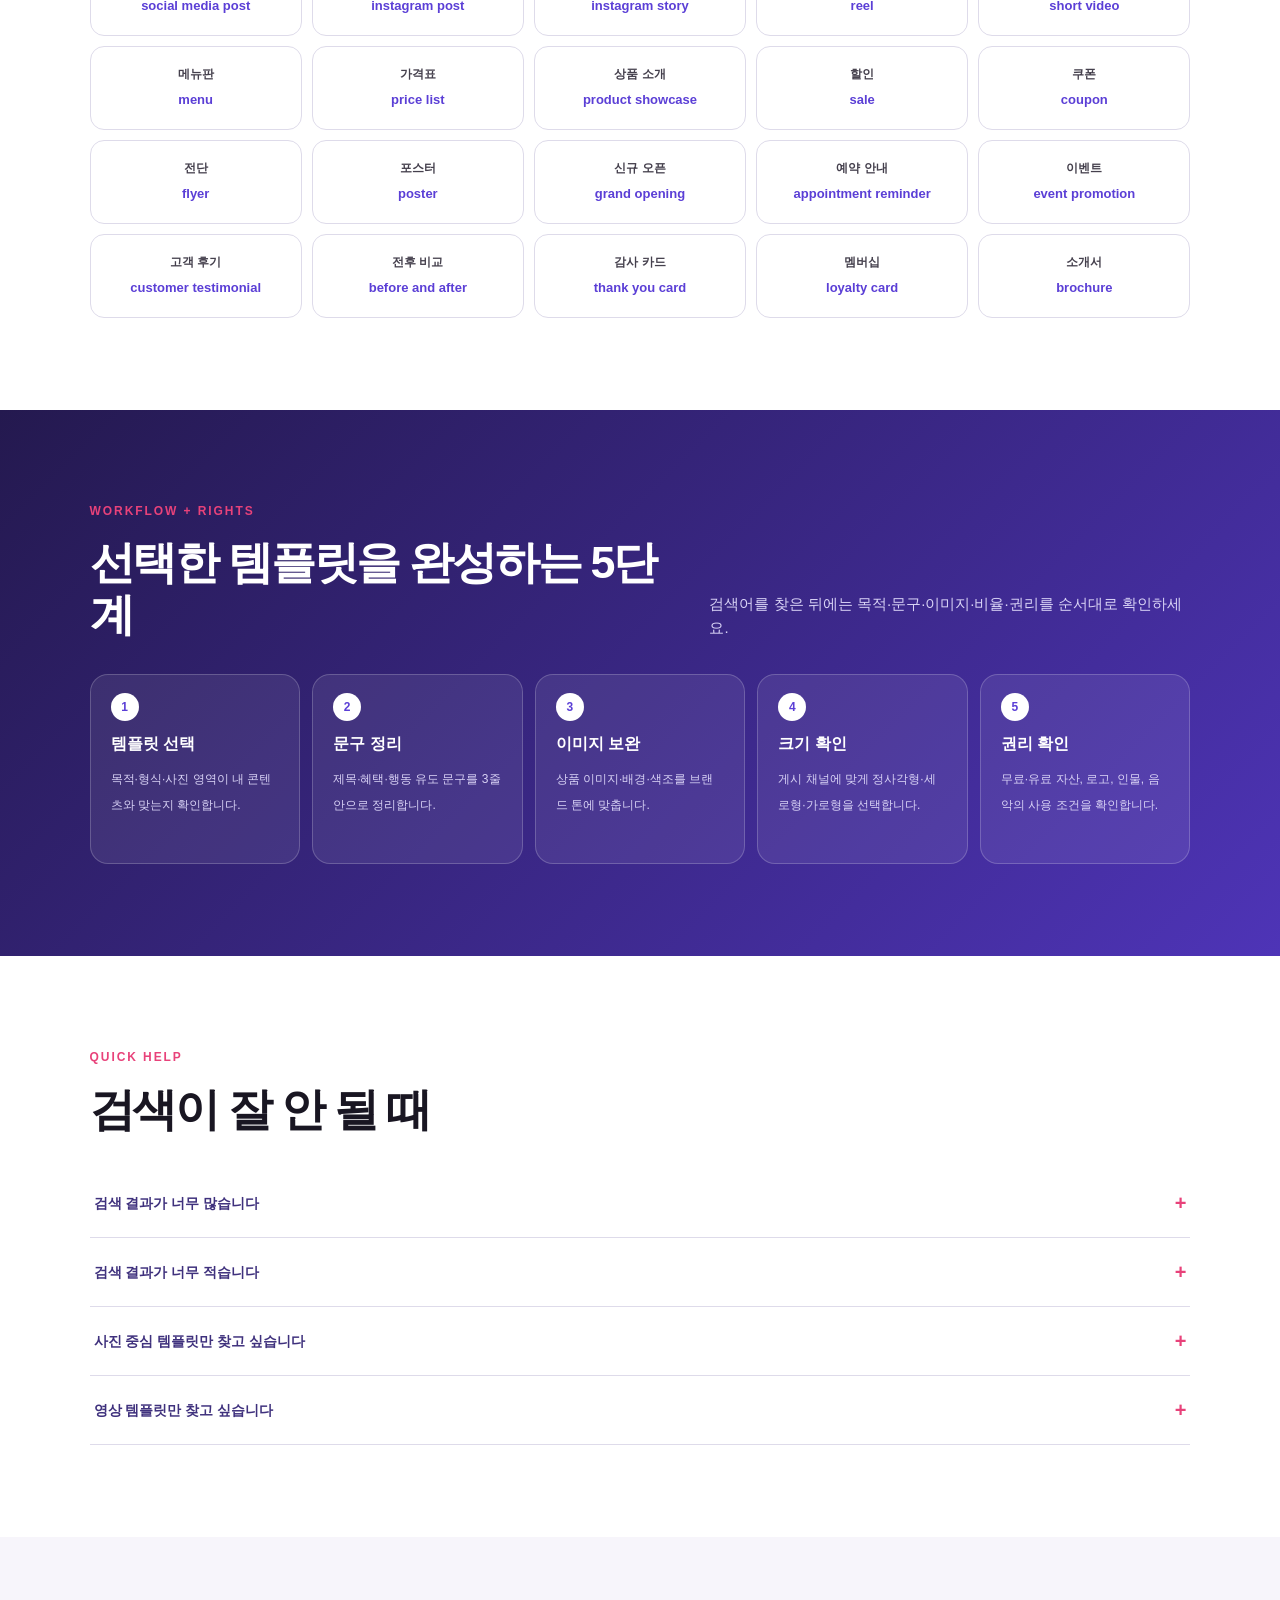
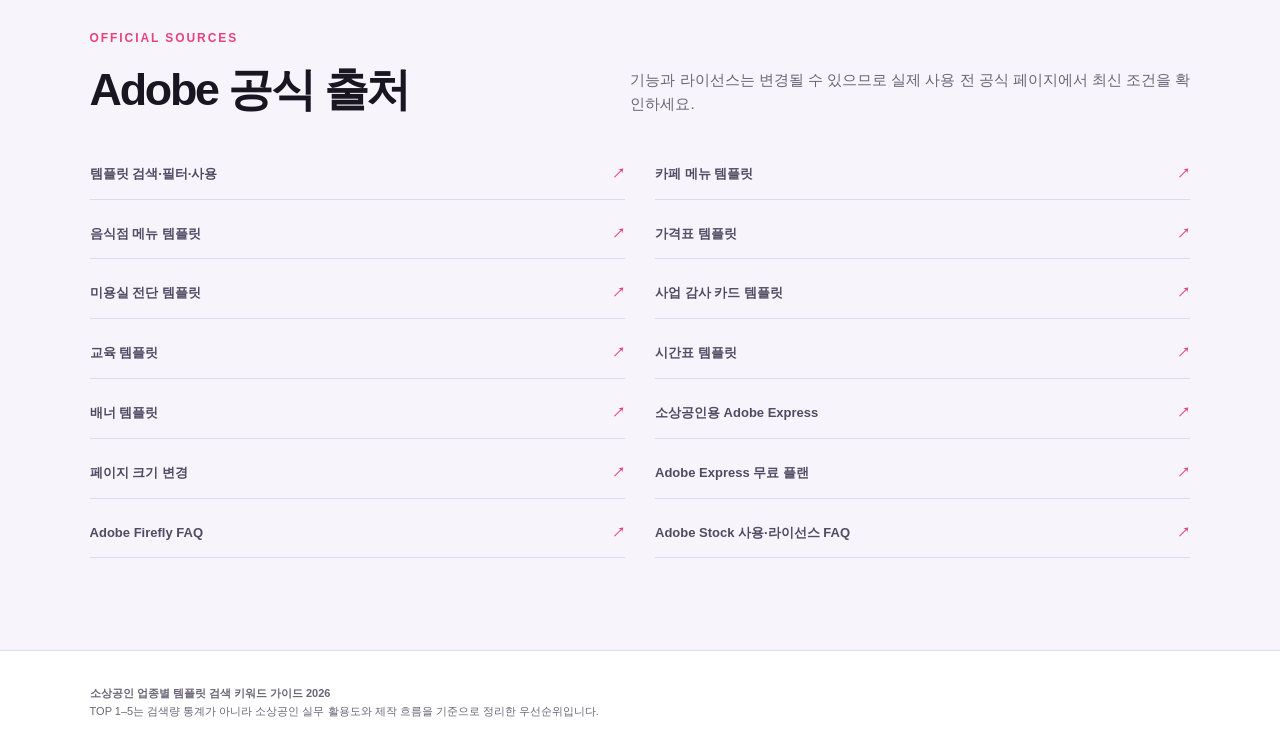
==== commit 91ca5e58: "Add files via upload" ====
--- a/소상공인_업종별_템플릿_검색키워드_인터랙티브_가이드_2026.html
+++ b/소상공인_업종별_템플릿_검색키워드_인터랙티브_가이드_2026.html
@@ -273,6 +273,7 @@
     <nav aria-label="주요 메뉴">
       <a href="#builder">검색어 만들기</a><a href="#industry-guide">업종별 가이드</a><a href="#recipes">완성 예시</a>
       <button class="utility-button" type="button" onclick="window.print()">인쇄·PDF</button>
+      <button class="utility-button" type="button" onclick="openQRWindow()">강의용 QR</button>
     </nav>
   </header>
 
@@ -452,6 +453,30 @@
       catch(e) { const t=document.createElement("textarea"); t.value=text; document.body.appendChild(t); t.select(); document.execCommand("copy"); t.remove(); }
       toast("검색어를 복사했습니다.");
     }
+    function openQRWindow() {
+      const pageUrl = "https://parkjeongah.github.io/AIcontents/" + encodeURIComponent("소상공인_업종별_템플릿_검색키워드_인터랙티브_가이드_2026.html");
+      const qrSrc = "https://api.qrserver.com/v1/create-qr-code/?size=480x480&margin=12&data=" + encodeURIComponent(pageUrl);
+      const win = window.open("", "guide-qr", "width=560,height=760");
+      if (!win) { toast("팝업이 차단되었습니다. 팝업 허용 후 다시 시도해 주세요."); return; }
+      win.document.write(`<!doctype html><html lang="ko"><head><meta charset="utf-8">
+        <title>강의용 QR 코드</title>
+        <style>
+          body{margin:0;display:flex;flex-direction:column;align-items:center;justify-content:center;min-height:100vh;
+            background:linear-gradient(135deg,#24194f,#4e34b7);color:#fff;font-family:Arial,"Noto Sans KR","Apple SD Gothic Neo",sans-serif;text-align:center;padding:32px;box-sizing:border-box;}
+          h1{margin:0 0 22px;font-size:22px;letter-spacing:-.03em;}
+          .qr-box{padding:20px;background:#fff;border-radius:20px;box-shadow:0 22px 60px rgba(0,0,0,.28);}
+          img{display:block;width:min(70vw,420px);height:auto;}
+          p{margin:22px 0 0;font-size:13px;color:#d9d3f6;word-break:break-all;max-width:480px;}
+          button{margin-top:18px;padding:10px 16px;border:0;border-radius:10px;background:#fff;color:#3f317d;font-weight:800;font-size:13px;cursor:pointer;}
+        </style></head>
+        <body>
+          <h1>휴대폰 카메라로 QR 코드를 스캔하세요</h1>
+          <div class="qr-box"><img src="${qrSrc}" alt="가이드 페이지 QR 코드"></div>
+          <p>${pageUrl}</p>
+          <button type="button" onclick="window.close()">닫기</button>
+        </body></html>`);
+      win.document.close();
+    }
     function fillSelect(id, data) {
       byId(id).innerHTML=data.map(([label,value])=>`<option value="${escapeHTML(value)}">${escapeHTML(label)}</option>`).join("");
     }
